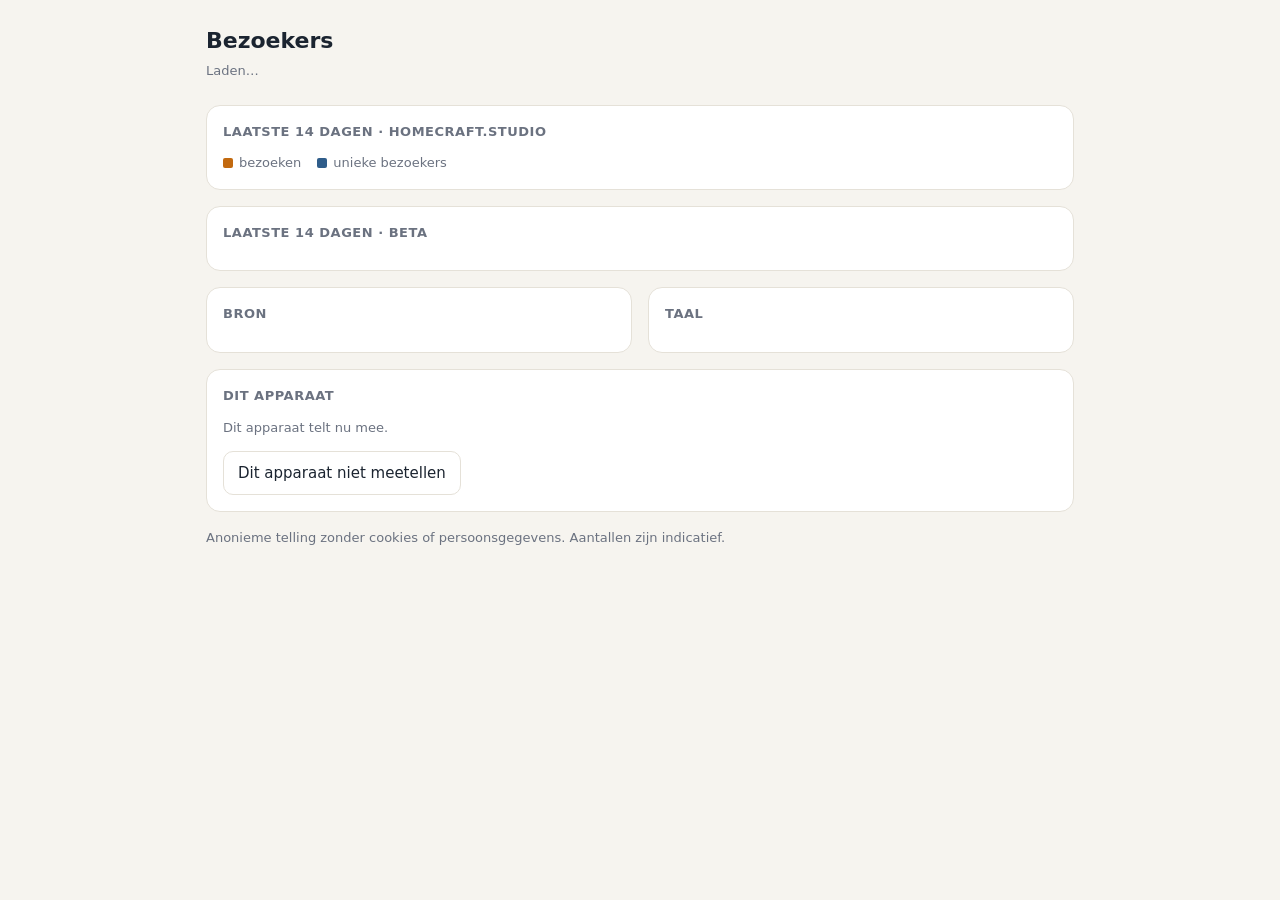
==== stats/index.html @ d2e2eee6 "Statistiekpagina /stats/ (noindex)" ====
<!doctype html>
<html lang="nl">
<head>
<meta charset="utf-8">
<meta name="viewport" content="width=device-width, initial-scale=1">
<meta name="robots" content="noindex, nofollow">
<title>HomeCraft · bezoekers</title>
<style>
:root { --bg:#f6f4ef; --kaart:#fff; --tekst:#1b2430; --zacht:#6b7280; --rand:#e5e1d8; --accent:#c2690f; --accent2:#2f5d8a; color-scheme: light dark; }
@media (prefers-color-scheme: dark) { :root { --bg:#12171e; --kaart:#1b222c; --tekst:#e8ebef; --zacht:#9aa3ae; --rand:#2a3340; --accent:#f0a14a; --accent2:#7fb0e0; } }
* { box-sizing: border-box; }
body { margin:0; background:var(--bg); color:var(--tekst); font:15px/1.5 system-ui, -apple-system, "Segoe UI", sans-serif; }
main { max-width: 900px; margin: 0 auto; padding: 24px 16px 48px; }
h1 { font-size: 22px; margin: 0 0 4px; }
h2 { font-size: 13px; margin: 0 0 12px; color: var(--zacht); font-weight: 600; text-transform: uppercase; letter-spacing: .04em; }
.sub { color: var(--zacht); margin: 0 0 20px; font-size: 13px; }
.rij { display:grid; grid-template-columns: repeat(auto-fit, minmax(150px,1fr)); gap: 12px; margin-bottom: 4px; }
.kaart { background:var(--kaart); border:1px solid var(--rand); border-radius: 14px; padding: 16px; margin-bottom: 16px; }
.getal { font-size: 30px; font-weight: 700; line-height: 1.1; }
.label { color: var(--zacht); font-size: 13px; }
.balk { display:flex; align-items:center; gap:10px; margin: 6px 0; font-size: 14px; }
.balk span:first-child { width: 80px; color: var(--zacht); flex: none; }
.balk i { display:block; height: 10px; border-radius: 5px; background: var(--accent); min-width: 2px; }
.balk b { font-weight: 600; min-width: 28px; }
svg { width: 100%; height: auto; display:block; color: var(--tekst); }
.leg { display:flex; gap:16px; font-size:13px; color:var(--zacht); margin-top:8px; flex-wrap: wrap; }
.leg span::before { content:""; display:inline-block; width:10px; height:10px; border-radius:2px; margin-right:6px; vertical-align:-1px; background: var(--c); }
button { font: inherit; padding: 10px 14px; border-radius: 10px; border: 1px solid var(--rand); background: var(--kaart); color: var(--tekst); cursor: pointer; }
.twee { display:grid; grid-template-columns: 1fr 1fr; gap: 16px; }
@media (max-width: 640px) { .twee { grid-template-columns: 1fr; } }
</style>
</head>
<body>
<main>
  <h1>Bezoekers</h1>
  <p class="sub" id="stand">Laden…</p>
  <div class="rij" id="totalen"></div>
  <div class="kaart"><h2>Laatste 14 dagen · homecraft.studio</h2><div id="grafiek"></div>
    <div class="leg"><span style="--c:var(--accent)">bezoeken</span><span style="--c:var(--accent2)">unieke bezoekers</span></div></div>
  <div class="kaart"><h2>Laatste 14 dagen · beta</h2><div id="grafiek-beta"></div></div>
  <div class="twee">
    <div class="kaart"><h2>Bron</h2><div id="bron"></div></div>
    <div class="kaart"><h2>Taal</h2><div id="taal"></div></div>
  </div>
  <div class="kaart"><h2>Dit apparaat</h2><p class="label" id="uitstand"></p><button id="uit" type="button">Dit apparaat niet meetellen</button></div>
  <p class="sub">Anonieme telling zonder cookies of persoonsgegevens. Aantallen zijn indicatief.</p>
</main>
<script>
(function () {
  var NS = 'hcs-k7q2m9', API = 'https://abacus.jasoncameron.dev/get/' + NS + '/';
  function wacht(ms) { return new Promise(function (r) { setTimeout(r, ms); }); }
  function haal(k, poging) {
    poging = poging || 0;
    return fetch(API + k, { cache: 'no-store' }).then(function (r) {
      if (r.status === 429 && poging < 4) return wacht(3000).then(function () { return haal(k, poging + 1); });
      return r.ok ? r.json().then(function (j) { return j.value || 0; }) : 0;
    }, function () { return 0; });
  }
  // De dienst staat 30 opvragingen per 10 s toe: rustig na elkaar, en tussendoor tekenen.
  function veel(keys, klaar) {
    var uit = {}, i = 0;
    function volgende() {
      if (i >= keys.length) return Promise.resolve(uit);
      var k = keys[i++];
      return haal(k).then(function (v) { uit[k] = v; if (i % 6 === 0) klaar(uit, false); return wacht(380); }).then(volgende);
    }
    return volgende().then(function () { klaar(uit, true); return uit; });
  }
  var DAGEN = 14, dagen = [];
  for (var d = DAGEN - 1; d >= 0; d--) dagen.push(new Date(Date.now() - d * 864e5).toISOString().slice(0, 10));
  var talen = ['en', 'nl', 'de', 'fr', 'es', 'zh', 'hi'];
  var bronnen = ['facebook', 'google', 'github', 'direct', 'overig'];
  var keys = ['www-hits', 'www-uniek', 'beta-hits', 'beta-uniek', 'beta-code', 'beta-gids'];
  dagen.slice().reverse().forEach(function (x) { keys.push('www-d-' + x, 'www-ud-' + x, 'beta-d-' + x); });
  bronnen.forEach(function (b) { keys.push('www-s-' + b); });
  talen.forEach(function (t) { keys.push('www-l-' + t); });
  bronnen.forEach(function (b) { keys.push('beta-s-' + b); });
  talen.forEach(function (t) { keys.push('beta-l-' + t); });
  function kaart(getal, label) { return '<div class="kaart"><div class="getal">' + getal.toLocaleString('nl-NL') + '</div><div class="label">' + label + '</div></div>'; }
  function balken(el, rijen) {
    var max = Math.max(1, Math.max.apply(null, rijen.map(function (r) { return r[1]; })));
    el.innerHTML = rijen.map(function (r) { return '<div class="balk"><span>' + r[0] + '</span><i style="width:' + Math.round(r[1] / max * 60) + '%"></i><b>' + r[1] + '</b></div>'; }).join('');
  }
  function grafiek(el, a, b) {
    var W = 860, H = 200, P = 26, max = Math.max(1, Math.max.apply(null, a)), bw = (W - P) / a.length;
    var s = '<svg viewBox="0 0 ' + W + ' ' + (H + 22) + '" role="img" aria-label="Bezoeken per dag">';
    s += '<text x="0" y="12" font-size="11" fill="currentColor" opacity=".6">' + max + '</text>';
    a.forEach(function (v, i) {
      var h = v / max * (H - 20), x = P + i * bw;
      s += '<rect x="' + (x + 2) + '" y="' + (H - h) + '" width="' + Math.max(2, bw * (b ? .45 : .8) - 2) + '" height="' + h + '" rx="2" fill="var(--accent)"><title>' + dagen[i] + ': ' + v + '</title></rect>';
      if (b) { var h2 = b[i] / max * (H - 20); s += '<rect x="' + (x + 2 + bw * .45) + '" y="' + (H - h2) + '" width="' + Math.max(2, bw * .45 - 2) + '" height="' + h2 + '" rx="2" fill="var(--accent2)"><title>' + dagen[i] + ': ' + b[i] + ' uniek</title></rect>'; }
      if (i % 2 === 1 || i === a.length - 1) s += '<text x="' + (x + bw / 2) + '" y="' + (H + 16) + '" font-size="11" text-anchor="middle" fill="currentColor" opacity=".6">' + dagen[i].slice(8) + '-' + dagen[i].slice(5, 7) + '</text>';
    });
    el.innerHTML = s + '</svg>';
  }
  function n(v, k) { return v[k] || 0; }
  veel(keys, function (v, klaar) {
    document.getElementById('totalen').innerHTML =
      kaart(n(v, 'www-hits'), 'bezoeken site') + kaart(n(v, 'www-uniek'), 'unieke bezoekers site') +
      kaart(n(v, 'beta-hits'), 'bezoeken beta') + kaart(n(v, 'beta-uniek'), 'unieke bezoekers beta') +
      kaart(n(v, 'beta-code'), 'uitnodigingslink gebruikt') + kaart(n(v, 'beta-gids'), 'installatiegids geopend');
    grafiek(document.getElementById('grafiek'), dagen.map(function (x) { return n(v, 'www-d-' + x); }), dagen.map(function (x) { return n(v, 'www-ud-' + x); }));
    grafiek(document.getElementById('grafiek-beta'), dagen.map(function (x) { return n(v, 'beta-d-' + x); }));
    balken(document.getElementById('bron'), bronnen.map(function (b) { return [b, n(v, 'www-s-' + b) + n(v, 'beta-s-' + b)]; }));
    balken(document.getElementById('taal'), talen.map(function (t) { return [t.toUpperCase(), n(v, 'www-l-' + t) + n(v, 'beta-l-' + t)]; }));
    document.getElementById('stand').textContent = klaar
      ? 'Stand van ' + new Date().toLocaleString('nl-NL') + ' · ververs de pagina voor nieuwe cijfers'
      : 'Cijfers laden… ' + Object.keys(v).length + ' van ' + keys.length;
  });
  var uitEl = document.getElementById('uitstand'), knop = document.getElementById('uit');
  function toon() {
    var u = false; try { u = localStorage.getItem('hc-notrack') === '1'; } catch (e) {}
    uitEl.textContent = u ? 'Dit apparaat wordt niet meegeteld.' : 'Dit apparaat telt nu mee.';
    knop.textContent = u ? 'Weer meetellen' : 'Dit apparaat niet meetellen';
  }
  knop.addEventListener('click', function () {
    try { if (localStorage.getItem('hc-notrack') === '1') localStorage.removeItem('hc-notrack'); else localStorage.setItem('hc-notrack', '1'); } catch (e) {}
    toon();
  });
  toon();
})();
</script>
</body>
</html>
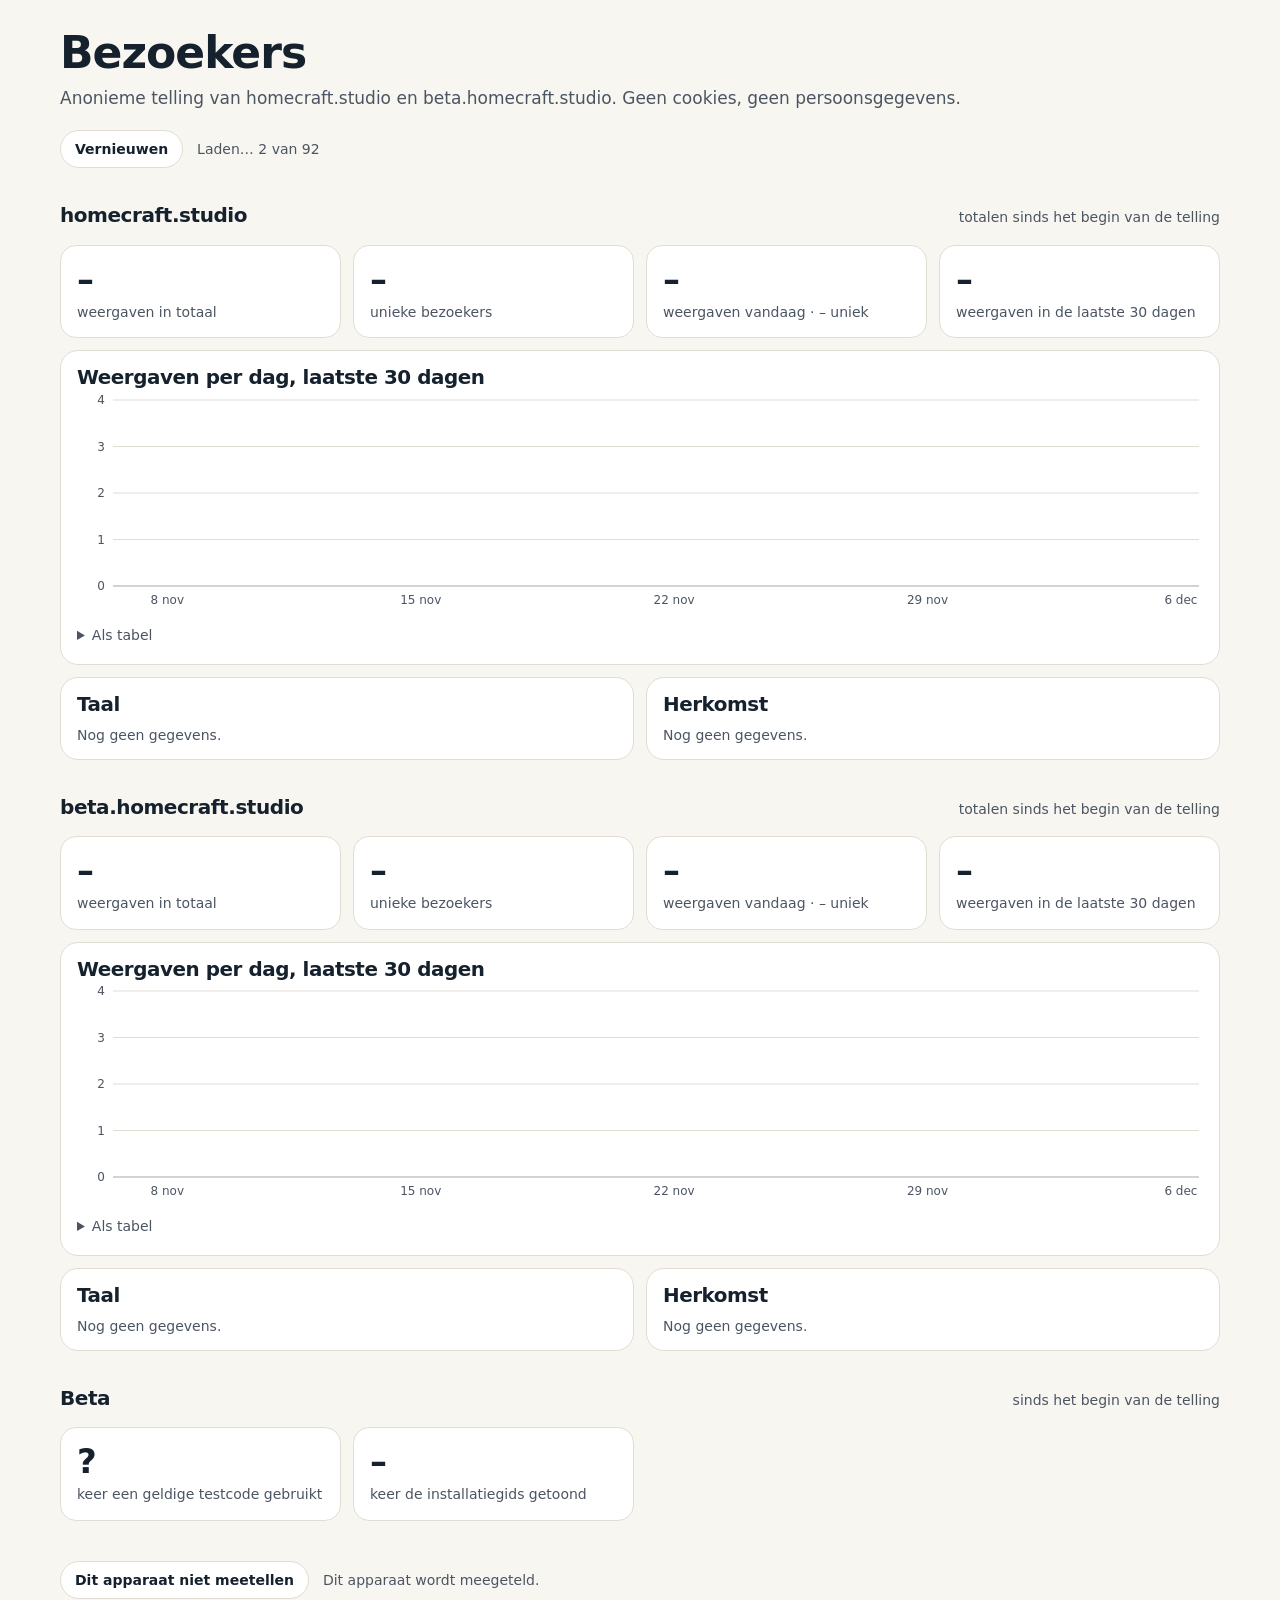
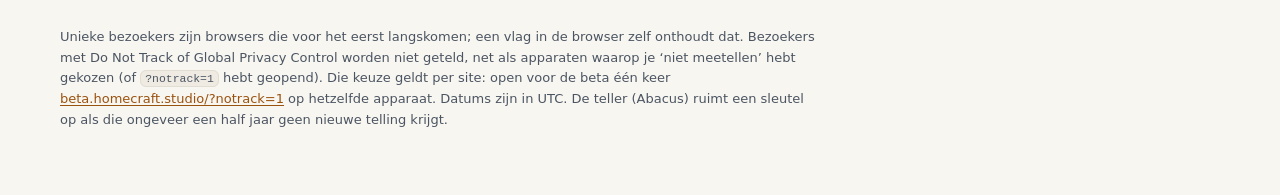
==== commit 6aa906f4: "Open beta: coming soon, teller verfijnd en statistiekpagina - Teksten: 'Open beta: coming soon' met " ====
--- a/stats/index.html
+++ b/stats/index.html
@@ -3,122 +3,92 @@
 <head>
 <meta charset="utf-8">
 <meta name="viewport" content="width=device-width, initial-scale=1">
+<title>Bezoekers — HomeCraft</title>
 <meta name="robots" content="noindex, nofollow">
-<title>HomeCraft · bezoekers</title>
+<meta name="referrer" content="no-referrer">
+<meta name="theme-color" content="#f8f6f1" media="(prefers-color-scheme: light)">
+<meta name="theme-color" content="#0d141c" media="(prefers-color-scheme: dark)">
+<link rel="icon" href="/favicon.svg" type="image/svg+xml">
+<link rel="stylesheet" href="/style.css">
 <style>
-:root { --bg:#f6f4ef; --kaart:#fff; --tekst:#1b2430; --zacht:#6b7280; --rand:#e5e1d8; --accent:#c2690f; --accent2:#2f5d8a; color-scheme: light dark; }
-@media (prefers-color-scheme: dark) { :root { --bg:#12171e; --kaart:#1b222c; --tekst:#e8ebef; --zacht:#9aa3ae; --rand:#2a3340; --accent:#f0a14a; --accent2:#7fb0e0; } }
-* { box-sizing: border-box; }
-body { margin:0; background:var(--bg); color:var(--tekst); font:15px/1.5 system-ui, -apple-system, "Segoe UI", sans-serif; }
-main { max-width: 900px; margin: 0 auto; padding: 24px 16px 48px; }
-h1 { font-size: 22px; margin: 0 0 4px; }
-h2 { font-size: 13px; margin: 0 0 12px; color: var(--zacht); font-weight: 600; text-transform: uppercase; letter-spacing: .04em; }
-.sub { color: var(--zacht); margin: 0 0 20px; font-size: 13px; }
-.rij { display:grid; grid-template-columns: repeat(auto-fit, minmax(150px,1fr)); gap: 12px; margin-bottom: 4px; }
-.kaart { background:var(--kaart); border:1px solid var(--rand); border-radius: 14px; padding: 16px; margin-bottom: 16px; }
-.getal { font-size: 30px; font-weight: 700; line-height: 1.1; }
-.label { color: var(--zacht); font-size: 13px; }
-.balk { display:flex; align-items:center; gap:10px; margin: 6px 0; font-size: 14px; }
-.balk span:first-child { width: 80px; color: var(--zacht); flex: none; }
-.balk i { display:block; height: 10px; border-radius: 5px; background: var(--accent); min-width: 2px; }
-.balk b { font-weight: 600; min-width: 28px; }
-svg { width: 100%; height: auto; display:block; color: var(--tekst); }
-.leg { display:flex; gap:16px; font-size:13px; color:var(--zacht); margin-top:8px; flex-wrap: wrap; }
-.leg span::before { content:""; display:inline-block; width:10px; height:10px; border-radius:2px; margin-right:6px; vertical-align:-1px; background: var(--c); }
-button { font: inherit; padding: 10px 14px; border-radius: 10px; border: 1px solid var(--rand); background: var(--kaart); color: var(--tekst); cursor: pointer; }
-.twee { display:grid; grid-template-columns: 1fr 1fr; gap: 16px; }
-@media (max-width: 640px) { .twee { grid-template-columns: 1fr; } }
+  /* Statistiekpagina: alleen voor de eigenaar, nergens gelinkt en niet in de sitemap. */
+  .st { padding: 28px 0 64px; }
+  .st h1 { font-size: clamp(30px, 5vw, 44px); font-weight: 750; }
+  .st h2 { font-size: 20px; font-weight: 680; margin-bottom: 4px; }
+  .st-sub { color: var(--zacht); margin: 8px 0 0; }
+  .st-balk { display: flex; flex-wrap: wrap; align-items: center; gap: 10px 14px; margin: 18px 0 28px; color: var(--zacht); font-size: 14px; }
+  .st-balk button, .st-uit button { appearance: none; font: 600 14px/1 var(--font); min-height: 38px; padding: 0 14px; border-radius: 999px; border: 1px solid var(--lijn); background: var(--vlak); color: var(--tekst); cursor: pointer; }
+  .st-balk button:hover, .st-uit button:hover { border-color: var(--zacht); }
+  .st-test { background: color-mix(in srgb, var(--oranje) 14%, var(--vlak)); border: 1px solid color-mix(in srgb, var(--oranje) 45%, transparent); color: var(--accent-tekst); border-radius: 12px; padding: 10px 14px; font-size: 14px; margin-top: 16px; }
+  .st section, .st-sectie { padding: 0; }
+  .st-sectie { margin-top: 36px; }
+  .st-kop { display: flex; flex-wrap: wrap; align-items: baseline; justify-content: space-between; gap: 4px 12px; margin-bottom: 14px; }
+  .st-kop small { color: var(--zacht); font-size: 14px; }
+  .tegels { display: grid; grid-template-columns: repeat(2, minmax(0, 1fr)); gap: 12px; }
+  @media (min-width: 760px) { .tegels { grid-template-columns: repeat(4, minmax(0, 1fr)); } }
+  .tegel { background: var(--vlak); border: 1px solid var(--lijn); border-radius: 16px; padding: 14px 16px; }
+  .tegel .w { font-size: clamp(26px, 4vw, 34px); font-weight: 720; letter-spacing: -.02em; line-height: 1.15; font-variant-numeric: tabular-nums; }
+  .tegel .n { color: var(--zacht); font-size: 14px; margin-top: 2px; }
+  .kaartje { background: var(--vlak); border: 1px solid var(--lijn); border-radius: 18px; padding: 16px 16px 12px; }
+  .grafiek { position: relative; }
+  .grafiek svg { display: block; width: 100%; height: 220px; overflow: visible; }
+  .grafiek .as { fill: var(--zacht); font: 12px/1 var(--font); font-variant-numeric: tabular-nums; }
+  .grafiek .rooster { stroke: var(--lijn); stroke-width: 1; }
+  .grafiek .basis { stroke: var(--zacht); stroke-width: 1; opacity: .5; }
+  .grafiek .staaf { fill: var(--oranje-groot); }
+  .grafiek .vang { fill: transparent; cursor: default; outline: none; }
+  .grafiek .vang:focus-visible + .staaf, .grafiek .actief { fill: var(--accent-tekst); }
+  .tip { position: absolute; pointer-events: none; background: var(--tekst); color: var(--bg); border-radius: 10px; padding: 8px 10px; font-size: 13px; line-height: 1.4; white-space: nowrap; transform: translate(-50%, calc(-100% - 10px)); box-shadow: var(--schaduw); z-index: 2; }
+  .tip[hidden] { display: none; }
+  .tip b { font-variant-numeric: tabular-nums; }
+  details.tabel { margin-top: 8px; font-size: 14px; }
+  details.tabel summary { cursor: pointer; color: var(--zacht); padding: 6px 0; }
+  details.tabel table { width: 100%; border-collapse: collapse; font-variant-numeric: tabular-nums; }
+  details.tabel th, details.tabel td { text-align: left; padding: 4px 8px 4px 0; border-bottom: 1px solid var(--lijn); }
+  details.tabel td + td, details.tabel th + th { text-align: right; }
+  .verdeling { display: grid; gap: 12px; }
+  @media (min-width: 760px) { .verdeling { grid-template-columns: repeat(2, minmax(0, 1fr)); } }
+  .lijst { list-style: none; margin: 8px 0 0; padding: 0; display: grid; gap: 8px; }
+  .lijst li { display: grid; grid-template-columns: 7.5em 1fr auto; align-items: center; gap: 10px; font-size: 14px; }
+  .lijst .b { height: 10px; border-radius: 0 4px 4px 0; background: var(--oranje-groot); }
+  .lijst .s { background: var(--bg-2); border-radius: 0 4px 4px 0; }
+  .lijst .g { font-variant-numeric: tabular-nums; color: var(--tekst); text-align: right; min-width: 6.5em; }
+  .lijst .g span { color: var(--zacht); }
+  .leeg { color: var(--zacht); font-size: 14px; margin: 8px 0 0; }
+  .st-uit { margin-top: 40px; display: flex; flex-wrap: wrap; align-items: center; gap: 10px 14px; }
+  .st-uit p { margin: 0; color: var(--zacht); font-size: 14px; }
+  .st-noot { color: var(--zacht); font-size: 13px; margin-top: 28px; max-width: 760px; }
 </style>
 </head>
 <body>
-<main>
-  <h1>Bezoekers</h1>
-  <p class="sub" id="stand">Laden…</p>
-  <div class="rij" id="totalen"></div>
-  <div class="kaart"><h2>Laatste 14 dagen · homecraft.studio</h2><div id="grafiek"></div>
-    <div class="leg"><span style="--c:var(--accent)">bezoeken</span><span style="--c:var(--accent2)">unieke bezoekers</span></div></div>
-  <div class="kaart"><h2>Laatste 14 dagen · beta</h2><div id="grafiek-beta"></div></div>
-  <div class="twee">
-    <div class="kaart"><h2>Bron</h2><div id="bron"></div></div>
-    <div class="kaart"><h2>Taal</h2><div id="taal"></div></div>
+<main class="st">
+  <div class="wrap">
+    <h1>Bezoekers</h1>
+    <p class="st-sub">Anonieme telling van homecraft.studio en beta.homecraft.studio. Geen cookies, geen persoonsgegevens.</p>
+    <div class="st-test" id="testmelding" hidden></div>
+    <div class="st-balk">
+      <button type="button" id="vernieuw">Vernieuwen</button>
+      <span id="status" role="status" aria-live="polite">Laden…</span>
+    </div>
+
+    <div id="inhoud"></div>
+
+    <section class="st-sectie" aria-labelledby="h-beta">
+      <div class="st-kop"><h2 id="h-beta">Beta</h2><small>sinds het begin van de telling</small></div>
+      <div class="tegels">
+        <div class="tegel"><div class="w" id="beta-code">–</div><div class="n">keer een geldige testcode gebruikt</div></div>
+        <div class="tegel"><div class="w" id="beta-gids">–</div><div class="n">keer de installatiegids getoond</div></div>
+      </div>
+    </section>
+
+    <div class="st-uit">
+      <button type="button" id="notrack">Dit apparaat niet meetellen</button>
+      <p id="notrack-staat"></p>
+    </div>
+
+    <p class="st-noot">Unieke bezoekers zijn browsers die voor het eerst langskomen; een vlag in de browser zelf onthoudt dat. Bezoekers met Do Not Track of Global Privacy Control worden niet geteld, net als apparaten waarop je ‘niet meetellen’ hebt gekozen (of <code>?notrack=1</code> hebt geopend). Die keuze geldt per site: open voor de beta één keer <a href="https://beta.homecraft.studio/?notrack=1">beta.homecraft.studio/?notrack=1</a> op hetzelfde apparaat. Datums zijn in UTC. De teller (Abacus) ruimt een sleutel op als die ongeveer een half jaar geen nieuwe telling krijgt.</p>
   </div>
-  <div class="kaart"><h2>Dit apparaat</h2><p class="label" id="uitstand"></p><button id="uit" type="button">Dit apparaat niet meetellen</button></div>
-  <p class="sub">Anonieme telling zonder cookies of persoonsgegevens. Aantallen zijn indicatief.</p>
 </main>
-<script>
-(function () {
-  var NS = 'hcs-k7q2m9', API = 'https://abacus.jasoncameron.dev/get/' + NS + '/';
-  function wacht(ms) { return new Promise(function (r) { setTimeout(r, ms); }); }
-  function haal(k, poging) {
-    poging = poging || 0;
-    return fetch(API + k, { cache: 'no-store' }).then(function (r) {
-      if (r.status === 429 && poging < 4) return wacht(3000).then(function () { return haal(k, poging + 1); });
-      return r.ok ? r.json().then(function (j) { return j.value || 0; }) : 0;
-    }, function () { return 0; });
-  }
-  // De dienst staat 30 opvragingen per 10 s toe: rustig na elkaar, en tussendoor tekenen.
-  function veel(keys, klaar) {
-    var uit = {}, i = 0;
-    function volgende() {
-      if (i >= keys.length) return Promise.resolve(uit);
-      var k = keys[i++];
-      return haal(k).then(function (v) { uit[k] = v; if (i % 6 === 0) klaar(uit, false); return wacht(380); }).then(volgende);
-    }
-    return volgende().then(function () { klaar(uit, true); return uit; });
-  }
-  var DAGEN = 14, dagen = [];
-  for (var d = DAGEN - 1; d >= 0; d--) dagen.push(new Date(Date.now() - d * 864e5).toISOString().slice(0, 10));
-  var talen = ['en', 'nl', 'de', 'fr', 'es', 'zh', 'hi'];
-  var bronnen = ['facebook', 'google', 'github', 'direct', 'overig'];
-  var keys = ['www-hits', 'www-uniek', 'beta-hits', 'beta-uniek', 'beta-code', 'beta-gids'];
-  dagen.slice().reverse().forEach(function (x) { keys.push('www-d-' + x, 'www-ud-' + x, 'beta-d-' + x); });
-  bronnen.forEach(function (b) { keys.push('www-s-' + b); });
-  talen.forEach(function (t) { keys.push('www-l-' + t); });
-  bronnen.forEach(function (b) { keys.push('beta-s-' + b); });
-  talen.forEach(function (t) { keys.push('beta-l-' + t); });
-  function kaart(getal, label) { return '<div class="kaart"><div class="getal">' + getal.toLocaleString('nl-NL') + '</div><div class="label">' + label + '</div></div>'; }
-  function balken(el, rijen) {
-    var max = Math.max(1, Math.max.apply(null, rijen.map(function (r) { return r[1]; })));
-    el.innerHTML = rijen.map(function (r) { return '<div class="balk"><span>' + r[0] + '</span><i style="width:' + Math.round(r[1] / max * 60) + '%"></i><b>' + r[1] + '</b></div>'; }).join('');
-  }
-  function grafiek(el, a, b) {
-    var W = 860, H = 200, P = 26, max = Math.max(1, Math.max.apply(null, a)), bw = (W - P) / a.length;
-    var s = '<svg viewBox="0 0 ' + W + ' ' + (H + 22) + '" role="img" aria-label="Bezoeken per dag">';
-    s += '<text x="0" y="12" font-size="11" fill="currentColor" opacity=".6">' + max + '</text>';
-    a.forEach(function (v, i) {
-      var h = v / max * (H - 20), x = P + i * bw;
-      s += '<rect x="' + (x + 2) + '" y="' + (H - h) + '" width="' + Math.max(2, bw * (b ? .45 : .8) - 2) + '" height="' + h + '" rx="2" fill="var(--accent)"><title>' + dagen[i] + ': ' + v + '</title></rect>';
-      if (b) { var h2 = b[i] / max * (H - 20); s += '<rect x="' + (x + 2 + bw * .45) + '" y="' + (H - h2) + '" width="' + Math.max(2, bw * .45 - 2) + '" height="' + h2 + '" rx="2" fill="var(--accent2)"><title>' + dagen[i] + ': ' + b[i] + ' uniek</title></rect>'; }
-      if (i % 2 === 1 || i === a.length - 1) s += '<text x="' + (x + bw / 2) + '" y="' + (H + 16) + '" font-size="11" text-anchor="middle" fill="currentColor" opacity=".6">' + dagen[i].slice(8) + '-' + dagen[i].slice(5, 7) + '</text>';
-    });
-    el.innerHTML = s + '</svg>';
-  }
-  function n(v, k) { return v[k] || 0; }
-  veel(keys, function (v, klaar) {
-    document.getElementById('totalen').innerHTML =
-      kaart(n(v, 'www-hits'), 'bezoeken site') + kaart(n(v, 'www-uniek'), 'unieke bezoekers site') +
-      kaart(n(v, 'beta-hits'), 'bezoeken beta') + kaart(n(v, 'beta-uniek'), 'unieke bezoekers beta') +
-      kaart(n(v, 'beta-code'), 'uitnodigingslink gebruikt') + kaart(n(v, 'beta-gids'), 'installatiegids geopend');
-    grafiek(document.getElementById('grafiek'), dagen.map(function (x) { return n(v, 'www-d-' + x); }), dagen.map(function (x) { return n(v, 'www-ud-' + x); }));
-    grafiek(document.getElementById('grafiek-beta'), dagen.map(function (x) { return n(v, 'beta-d-' + x); }));
-    balken(document.getElementById('bron'), bronnen.map(function (b) { return [b, n(v, 'www-s-' + b) + n(v, 'beta-s-' + b)]; }));
-    balken(document.getElementById('taal'), talen.map(function (t) { return [t.toUpperCase(), n(v, 'www-l-' + t) + n(v, 'beta-l-' + t)]; }));
-    document.getElementById('stand').textContent = klaar
-      ? 'Stand van ' + new Date().toLocaleString('nl-NL') + ' · ververs de pagina voor nieuwe cijfers'
-      : 'Cijfers laden… ' + Object.keys(v).length + ' van ' + keys.length;
-  });
-  var uitEl = document.getElementById('uitstand'), knop = document.getElementById('uit');
-  function toon() {
-    var u = false; try { u = localStorage.getItem('hc-notrack') === '1'; } catch (e) {}
-    uitEl.textContent = u ? 'Dit apparaat wordt niet meegeteld.' : 'Dit apparaat telt nu mee.';
-    knop.textContent = u ? 'Weer meetellen' : 'Dit apparaat niet meetellen';
-  }
-  knop.addEventListener('click', function () {
-    try { if (localStorage.getItem('hc-notrack') === '1') localStorage.removeItem('hc-notrack'); else localStorage.setItem('hc-notrack', '1'); } catch (e) {}
-    toon();
-  });
-  toon();
-})();
-</script>
+<script src="/stats/stats.js"></script>
 </body>
 </html>
--- a/style.css
+++ b/style.css
@@ -0,0 +1,234 @@
+/* HomeCraft — homecraft.studio. Eén stylesheet, geen frameworks. */
+:root {
+  color-scheme: light dark;
+  --inkt: #16212e;
+  --oranje: #e08a2e;
+  --bg: #f8f6f1;
+  --bg-2: #efebe3;
+  --vlak: #ffffff;
+  --tekst: #16212e;
+  --zacht: #4b5562;
+  --lijn: #e2ddd2;
+  --accent-tekst: #9a520f;
+  --oranje-groot: #c06a12;
+  --knop: #16212e;
+  --knop-tekst: #ffffff;
+  --schaduw: 0 1px 2px rgb(22 33 46 / .06), 0 12px 32px -8px rgb(22 33 46 / .18);
+  --schaduw-groot: 0 2px 4px rgb(22 33 46 / .06), 0 40px 80px -24px rgb(22 33 46 / .35);
+  --gloed: radial-gradient(60% 55% at 70% 0%, rgb(224 138 46 / .18), transparent 70%);
+  --r: 18px;
+  --max: 1160px;
+  --rand: 16px;
+  --font: ui-sans-serif, system-ui, -apple-system, "Segoe UI", Roboto, "Helvetica Neue", Arial, sans-serif;
+  --mono: ui-monospace, "Cascadia Mono", "SF Mono", Menlo, Consolas, monospace;
+}
+@media (prefers-color-scheme: dark) {
+  :root {
+    --bg: #0d141c;
+    --bg-2: #121b25;
+    --vlak: #16212e;
+    --tekst: #eef1f4;
+    --zacht: #a7b2be;
+    --lijn: #263445;
+    --accent-tekst: #f2a75a;
+    --oranje-groot: #e08a2e;
+    --knop: #e08a2e;
+    --knop-tekst: #16212e;
+    --schaduw: 0 1px 2px rgb(0 0 0 / .3), 0 12px 32px -8px rgb(0 0 0 / .5);
+    --schaduw-groot: 0 2px 4px rgb(0 0 0 / .3), 0 40px 90px -24px rgb(0 0 0 / .7);
+    --gloed: radial-gradient(60% 55% at 70% 0%, rgb(224 138 46 / .16), transparent 70%);
+  }
+}
+@media (min-width: 720px) { :root { --rand: 32px; } }
+
+*, *::before, *::after { box-sizing: border-box; }
+html { -webkit-text-size-adjust: 100%; scroll-behavior: smooth; scroll-padding-top: 84px; }
+@media (prefers-reduced-motion: reduce) { html { scroll-behavior: auto; } *, *::before, *::after { transition: none !important; animation: none !important; } }
+body {
+  margin: 0; background: var(--bg); color: var(--tekst);
+  font: 400 17px/1.6 var(--font); text-rendering: optimizeLegibility;
+  -webkit-font-smoothing: antialiased; overflow-x: hidden;
+}
+img { display: block; max-width: 100%; height: auto; }
+a { color: inherit; }
+p a, li a, dd a, .faq a { color: var(--accent-tekst); text-underline-offset: .18em; }
+code { font: .88em/1.4 var(--mono); background: var(--bg-2); border: 1px solid var(--lijn); border-radius: 6px; padding: .1em .35em; overflow-wrap: anywhere; }
+h1, h2, h3 { line-height: 1.12; letter-spacing: -.022em; margin: 0; text-wrap: balance; }
+p { margin: 0; text-wrap: pretty; }
+:focus-visible { outline: 3px solid var(--oranje); outline-offset: 3px; border-radius: 6px; }
+.skip { position: absolute; left: 12px; top: -60px; z-index: 50; background: var(--knop); color: var(--knop-tekst); padding: 10px 14px; border-radius: 10px; text-decoration: none; font-weight: 600; }
+.skip:focus { top: 12px; }
+.wrap { width: 100%; max-width: calc(var(--max) + 2 * var(--rand)); margin-inline: auto; padding-inline: var(--rand); }
+.sr { position: absolute; width: 1px; height: 1px; overflow: hidden; clip: rect(0 0 0 0); white-space: nowrap; }
+
+/* Kop */
+.kop { position: sticky; top: 0; z-index: 20; background: color-mix(in srgb, var(--bg) 82%, transparent); backdrop-filter: saturate(1.4) blur(14px); -webkit-backdrop-filter: saturate(1.4) blur(14px); border-bottom: 1px solid transparent; transition: border-color .2s; }
+.kop.gescrold { border-bottom-color: var(--lijn); }
+.kop .wrap { display: flex; align-items: center; gap: 12px; height: 64px; }
+.merk { display: inline-flex; align-items: center; gap: 10px; text-decoration: none; font-weight: 650; font-size: 21px; letter-spacing: -.02em; color: var(--tekst); flex: none; }
+.merk svg { width: 30px; height: 30px; color: var(--tekst); }
+.merk b { color: var(--oranje-groot); font-weight: inherit; }
+.nav { display: none; gap: 4px; margin-left: 20px; }
+.nav a { text-decoration: none; color: var(--zacht); font-size: 15px; font-weight: 500; padding: 8px 12px; border-radius: 10px; }
+.nav a:hover { color: var(--tekst); background: var(--bg-2); }
+@media (min-width: 860px) { .nav { display: flex; } }
+.kop-rechts { margin-left: auto; display: flex; align-items: center; gap: 8px; }
+/* Taalkiezer: knop met de huidige taalcode, opent een lijst met de talen in hun eigen naam */
+.taal { position: relative; }
+.taal-knop { appearance: none; display: inline-flex; align-items: center; gap: 6px; min-height: 38px; padding: 0 10px 0 11px; border: 1px solid var(--lijn); border-radius: 999px; background: var(--vlak); color: var(--tekst); font: 600 13px/1 var(--font); letter-spacing: .04em; cursor: pointer; }
+.taal-knop:hover { border-color: var(--zacht); }
+.taal-knop svg { width: 17px; height: 17px; flex: none; color: var(--zacht); }
+.taal-knop .taal-pijl { width: 13px; height: 13px; transition: transform .15s; }
+.taal-knop[aria-expanded="true"] .taal-pijl { transform: rotate(180deg); }
+.taal-code { min-width: 2ch; text-align: center; font-family: ui-sans-serif, system-ui, -apple-system, "Segoe UI", Roboto, Arial, sans-serif; }
+.taal-lijst { position: absolute; right: 0; top: calc(100% + 8px); z-index: 30; min-width: 176px; max-width: calc(100vw - 32px); margin: 0; padding: 6px; list-style: none; background: var(--vlak); border: 1px solid var(--lijn); border-radius: 14px; box-shadow: var(--schaduw); }
+.taal-lijst[hidden] { display: none; }
+.taal-lijst a { display: flex; align-items: center; justify-content: space-between; gap: 12px; min-height: 40px; padding: 0 12px; border-radius: 9px; color: var(--tekst); text-decoration: none; font-size: 15px; font-weight: 500; font-family: var(--font); line-height: 1.3; }
+.taal-lijst a:hover, .taal-lijst a:focus-visible { background: var(--bg-2); }
+.taal-lijst a[aria-current="true"] { font-weight: 650; }
+.taal-lijst a[aria-current="true"]::after { content: ""; width: 8px; height: 8px; border-radius: 50%; background: var(--oranje); flex: none; }
+/* Even verbergen terwijl een vertaling laadt (het vroege script haalt dit na hooguit 3 s weg) */
+.hc-vertaal body { visibility: hidden; }
+
+/* Chinees en Hindi: systeemlettertypen met de juiste tekens, geen negatieve letterafstand en meer regelruimte */
+:lang(zh) { --font: system-ui, -apple-system, "PingFang SC", "Microsoft YaHei", "Microsoft YaHei UI", "Noto Sans CJK SC", "Noto Sans SC", "Source Han Sans SC", "WenQuanYi Micro Hei", sans-serif; }
+:lang(hi) { --font: system-ui, -apple-system, "Nirmala UI", "Kohinoor Devanagari", "Noto Sans Devanagari", "Mangal", "Lohit Devanagari", sans-serif; }
+html:lang(zh) body, html:lang(hi) body { font-family: var(--font); }
+html:lang(zh) body { line-break: strict; }
+html:lang(hi) body { line-height: 1.75; }
+html:lang(zh) :is(h1, h2, h3, .oog), html:lang(hi) :is(h1, h2, h3, .oog) { letter-spacing: normal !important; }
+html:lang(zh) :is(h1, h2, h3) { line-height: 1.3; word-break: keep-all; overflow-wrap: anywhere; }
+html:lang(hi) :is(h1, h2, h3) { line-height: 1.4; }
+html:lang(zh) .hero h1, html:lang(hi) .hero h1 { font-size: clamp(36px, 6.4vw, 68px); }
+html:lang(hi) .oog { font-size: 14px; }
+
+/* Knoppen */
+.knop { display: inline-flex; align-items: center; justify-content: center; gap: 9px; min-height: 48px; padding: 0 22px; border-radius: 999px; font: 600 16px/1 var(--font); text-decoration: none; border: 1px solid transparent; cursor: pointer; transition: transform .15s ease, background-color .15s, box-shadow .15s; white-space: nowrap; }
+.knop svg { width: 19px; height: 19px; flex: none; }
+.knop:hover { transform: translateY(-1px); }
+.knop-vol { background: var(--knop); color: var(--knop-tekst); box-shadow: var(--schaduw); }
+.knop-rand { background: var(--vlak); color: var(--tekst); border-color: var(--lijn); }
+.knop-rand:hover { border-color: var(--zacht); }
+.knop-klein { min-height: 38px; padding: 0 14px; font-size: 14px; }
+@media (max-width: 480px) { .knop { white-space: normal; text-align: center; line-height: 1.25; padding-block: 10px; max-width: 100%; } }
+.kop .knop-klein span { display: none; }
+@media (min-width: 520px) { .kop .knop-klein span { display: inline; } }
+
+/* Hero */
+.hero { position: relative; padding: 56px 0 0; background: var(--gloed); }
+.hero-tekst { max-width: 820px; }
+.label { display: inline-flex; align-items: center; gap: 8px; font-size: 14px; font-weight: 600; color: var(--zacht); border: 1px solid var(--lijn); background: var(--vlak); border-radius: 999px; padding: 6px 12px 6px 8px; }
+.label i { width: 8px; height: 8px; border-radius: 50%; background: var(--oranje); box-shadow: 0 0 0 4px rgb(224 138 46 / .2); }
+.hero h1 { font-size: clamp(40px, 7.4vw, 80px); font-weight: 750; margin-top: 22px; letter-spacing: -.035em; }
+.hero h1 em { font-style: normal; color: var(--oranje-groot); }
+.hero .lead { font-size: clamp(18px, 2.2vw, 21px); color: var(--zacht); margin-top: 20px; max-width: 640px; }
+.acties { display: flex; flex-wrap: wrap; gap: 12px; margin-top: 30px; }
+/* Status "Coming soon": geen knop, geen link; een rustige pil met een zacht pulserende stip */
+.status { display: flex; flex-wrap: wrap; align-items: center; gap: 12px 16px; margin-top: 30px; }
+.binnenkort { display: inline-flex; align-items: center; gap: 10px; margin: 0; min-height: 44px; padding: 0 20px 0 16px; border-radius: 999px; border: 1px solid color-mix(in srgb, var(--oranje) 45%, transparent); background: color-mix(in srgb, var(--oranje) 12%, var(--vlak)); color: var(--accent-tekst); font: 700 16px/1.2 var(--font); letter-spacing: .01em; white-space: nowrap; }
+.binnenkort .stip { width: 9px; height: 9px; border-radius: 50%; background: var(--oranje); box-shadow: 0 0 0 0 rgb(224 138 46 / .5); animation: stip 2.4s ease-out infinite; flex: none; }
+@keyframes stip { 0% { box-shadow: 0 0 0 0 rgb(224 138 46 / .45); } 70%, 100% { box-shadow: 0 0 0 9px rgb(224 138 46 / 0); } }
+.status-tekst { margin: 0; color: var(--zacht); font-size: 16px; }
+.slot .status { justify-content: center; }
+.slot .binnenkort { margin: 0; font-size: 16px; background: rgb(224 138 46 / .16); color: #f2a75a; border-color: rgb(224 138 46 / .5); }
+.binnenkort-klein { min-height: 38px; padding: 0 14px 0 12px; font-size: 13px; gap: 8px; }
+.binnenkort-klein .stip { width: 7px; height: 7px; }
+@media (max-width: 479px) { .kop .binnenkort-klein { display: none; } }
+.feiten { display: flex; flex-wrap: wrap; gap: 8px 22px; margin: 22px 0 0; padding: 0; list-style: none; color: var(--zacht); font-size: 15px; }
+.feiten li { display: inline-flex; align-items: center; gap: 8px; }
+.feiten svg { width: 17px; height: 17px; color: var(--oranje); }
+.venster { margin-top: 48px; border-radius: 16px 16px 0 0; overflow: hidden; background: var(--vlak); box-shadow: var(--schaduw-groot); border: 1px solid var(--lijn); border-bottom: 0; }
+.venster-balk { display: flex; gap: 7px; align-items: center; height: 34px; padding: 0 14px; background: var(--bg-2); border-bottom: 1px solid var(--lijn); }
+.venster-balk i { width: 11px; height: 11px; border-radius: 50%; background: var(--lijn); }
+.venster img { width: 100%; }
+
+/* Secties */
+section { padding: 96px 0; }
+@media (max-width: 720px) { section { padding: 68px 0; } }
+.sectie-kop { max-width: 720px; margin-bottom: 48px; }
+.oog { font-size: 13px; font-weight: 700; letter-spacing: .12em; text-transform: uppercase; color: var(--accent-tekst); margin-bottom: 14px; }
+.sectie-kop h2 { font-size: clamp(30px, 4.6vw, 48px); font-weight: 720; }
+.sectie-kop p { color: var(--zacht); font-size: 19px; margin-top: 16px; }
+.band { background: var(--bg-2); border-block: 1px solid var(--lijn); }
+
+/* Grote functies */
+.functie { display: grid; gap: 28px; align-items: center; padding: 28px 0; }
+.functie + .functie { border-top: 1px solid var(--lijn); }
+@media (min-width: 860px) {
+  .functie { grid-template-columns: 1fr 1fr; gap: 72px; padding: 44px 0; }
+  .functie:nth-child(even) .functie-beeld { order: 2; }
+}
+.functie h3 { font-size: clamp(25px, 3vw, 34px); font-weight: 700; }
+.functie p { color: var(--zacht); margin-top: 14px; font-size: 18px; }
+.functie ul { margin: 18px 0 0; padding: 0; list-style: none; display: grid; gap: 10px; }
+.functie li { display: flex; gap: 10px; align-items: flex-start; }
+.functie li::before { content: ""; flex: none; width: 18px; height: 18px; margin-top: 4px; border-radius: 50%; background: rgb(224 138 46 / .18) url("data:image/svg+xml,%3Csvg xmlns='http://www.w3.org/2000/svg' viewBox='0 0 24 24' fill='none' stroke='%23c26f1c' stroke-width='3.2' stroke-linecap='round' stroke-linejoin='round'%3E%3Cpath d='M6 12.5l4 4 8-9'/%3E%3C/svg%3E") center / 12px no-repeat; }
+.functie-beeld { position: relative; border-radius: var(--r); background: linear-gradient(160deg, #2b3d52, #16212e); padding: clamp(18px, 4vw, 40px); box-shadow: var(--schaduw); overflow: hidden; display: grid; place-items: center; }
+.functie-beeld::after { content: ""; position: absolute; inset: 0; background: radial-gradient(50% 45% at 80% 10%, rgb(224 138 46 / .28), transparent 70%); pointer-events: none; }
+.functie-beeld img { position: relative; z-index: 1; border-radius: 12px; box-shadow: 0 24px 48px -16px rgb(0 0 0 / .55); width: min(100%, 360px); }
+.functie-beeld.breed img { width: 100%; }
+.functie-beeld.laag { display: block; padding-bottom: clamp(56px, 10vw, 96px); }
+.functie-beeld.laag .achter { width: 62%; }
+.functie-beeld.laag .voor { position: absolute; z-index: 2; right: clamp(14px, 4vw, 36px); bottom: clamp(18px, 4vw, 40px); width: 66%; border: 1px solid rgb(255 255 255 / .12); }
+
+/* Kaarten */
+.raster { display: grid; gap: 16px; grid-template-columns: 1fr; margin-top: 40px; }
+@media (min-width: 640px) { .raster { grid-template-columns: 1fr 1fr; } }
+@media (min-width: 1020px) { .raster { grid-template-columns: repeat(4, 1fr); } }
+.kaart { background: var(--vlak); border: 1px solid var(--lijn); border-radius: var(--r); padding: 26px; }
+.kaart .ico { width: 44px; height: 44px; border-radius: 12px; display: grid; place-items: center; background: rgb(224 138 46 / .14); color: var(--accent-tekst); margin-bottom: 18px; }
+.kaart .ico svg { width: 23px; height: 23px; }
+.kaart h3 { font-size: 19px; font-weight: 680; letter-spacing: -.012em; }
+.kaart p { color: var(--zacht); font-size: 16px; margin-top: 8px; }
+
+/* Stappen */
+.stappen { display: grid; gap: 16px; counter-reset: stap; margin: 0; padding: 0; list-style: none; }
+@media (min-width: 860px) { .stappen { grid-template-columns: repeat(3, 1fr); gap: 20px; } }
+.stappen li { counter-increment: stap; background: var(--vlak); border: 1px solid var(--lijn); border-radius: var(--r); padding: 28px; position: relative; }
+.stappen li::before { content: counter(stap); display: grid; place-items: center; width: 40px; height: 40px; border-radius: 50%; background: var(--inkt); color: #fff; font-weight: 700; font-size: 17px; margin-bottom: 18px; }
+@media (prefers-color-scheme: dark) { .stappen li::before { background: var(--oranje); color: var(--inkt); } }
+.stappen h3 { font-size: 20px; font-weight: 680; }
+.stappen p { color: var(--zacht); margin-top: 8px; font-size: 16px; }
+
+/* Vragen */
+.faq { max-width: 820px; display: grid; gap: 12px; }
+.faq details { background: var(--vlak); border: 1px solid var(--lijn); border-radius: 14px; }
+.faq summary { list-style: none; cursor: pointer; padding: 20px 56px 20px 22px; font-weight: 640; font-size: 18px; position: relative; border-radius: 14px; }
+.faq summary::-webkit-details-marker { display: none; }
+.faq summary::after { content: ""; position: absolute; right: 22px; top: 50%; width: 11px; height: 11px; border-right: 2.4px solid var(--zacht); border-bottom: 2.4px solid var(--zacht); transform: translateY(-70%) rotate(45deg); transition: transform .2s; }
+.faq details[open] summary::after { transform: translateY(-30%) rotate(-135deg); }
+.faq .antw { padding: 0 22px 22px; color: var(--zacht); }
+.faq .antw p + p, .faq .antw p + ul, .faq .antw ul + p { margin-top: 10px; }
+.faq .antw ul { margin: 0; padding-left: 20px; display: grid; gap: 6px; }
+
+/* Slot */
+.slot { text-align: center; }
+.slot-vlak { background: var(--inkt); color: #fff; border-radius: 28px; padding: clamp(40px, 7vw, 80px) clamp(20px, 5vw, 64px); position: relative; overflow: hidden; }
+.slot-vlak::before { content: ""; position: absolute; inset: 0; background: radial-gradient(50% 70% at 50% 0%, rgb(224 138 46 / .35), transparent 70%); }
+.slot-vlak > * { position: relative; }
+.slot-vlak svg.groot { width: 64px; height: 64px; color: #fff; margin: 0 auto 22px; display: block; }
+.slot h2 { font-size: clamp(30px, 4.6vw, 48px); }
+.slot p { color: #c9d2dc; font-size: 19px; margin: 16px auto 0; max-width: 560px; }
+.slot .acties { justify-content: center; }
+.slot .knop-vol { background: var(--oranje); color: var(--inkt); }
+.slot .knop-rand { background: transparent; color: #fff; border-color: rgb(255 255 255 / .35); }
+
+/* Voet */
+.voet { padding: 40px 0 56px; color: var(--zacht); font-size: 15px; }
+.voet .wrap { display: grid; gap: 18px; }
+@media (min-width: 860px) { .voet .wrap { grid-template-columns: 1fr auto; align-items: center; } }
+.voet nav { display: flex; flex-wrap: wrap; gap: 6px 20px; }
+.voet nav a { text-decoration: none; }
+.voet nav a:hover { text-decoration: underline; }
+.voet p { max-width: 640px; }
+.voet .voet-privacy { margin: 6px 0 0; font-size: 14px; opacity: .85; }
+
+/* Verschijnen bij scrollen (alleen als JS het aanzet) */
+.js .opkomen { opacity: 0; transform: translateY(14px); transition: opacity .6s ease, transform .6s ease; }
+.js .opkomen.zichtbaar { opacity: 1; transform: none; }
+
+/* Losse pagina (404) */
+.los { min-height: 70vh; display: grid; place-items: center; text-align: center; padding: 64px 0; }
+.los h1 { font-size: clamp(36px, 6vw, 60px); }
+.los p { color: var(--zacht); font-size: 19px; margin: 16px auto 28px; max-width: 520px; }
+.los .acties { justify-content: center; }
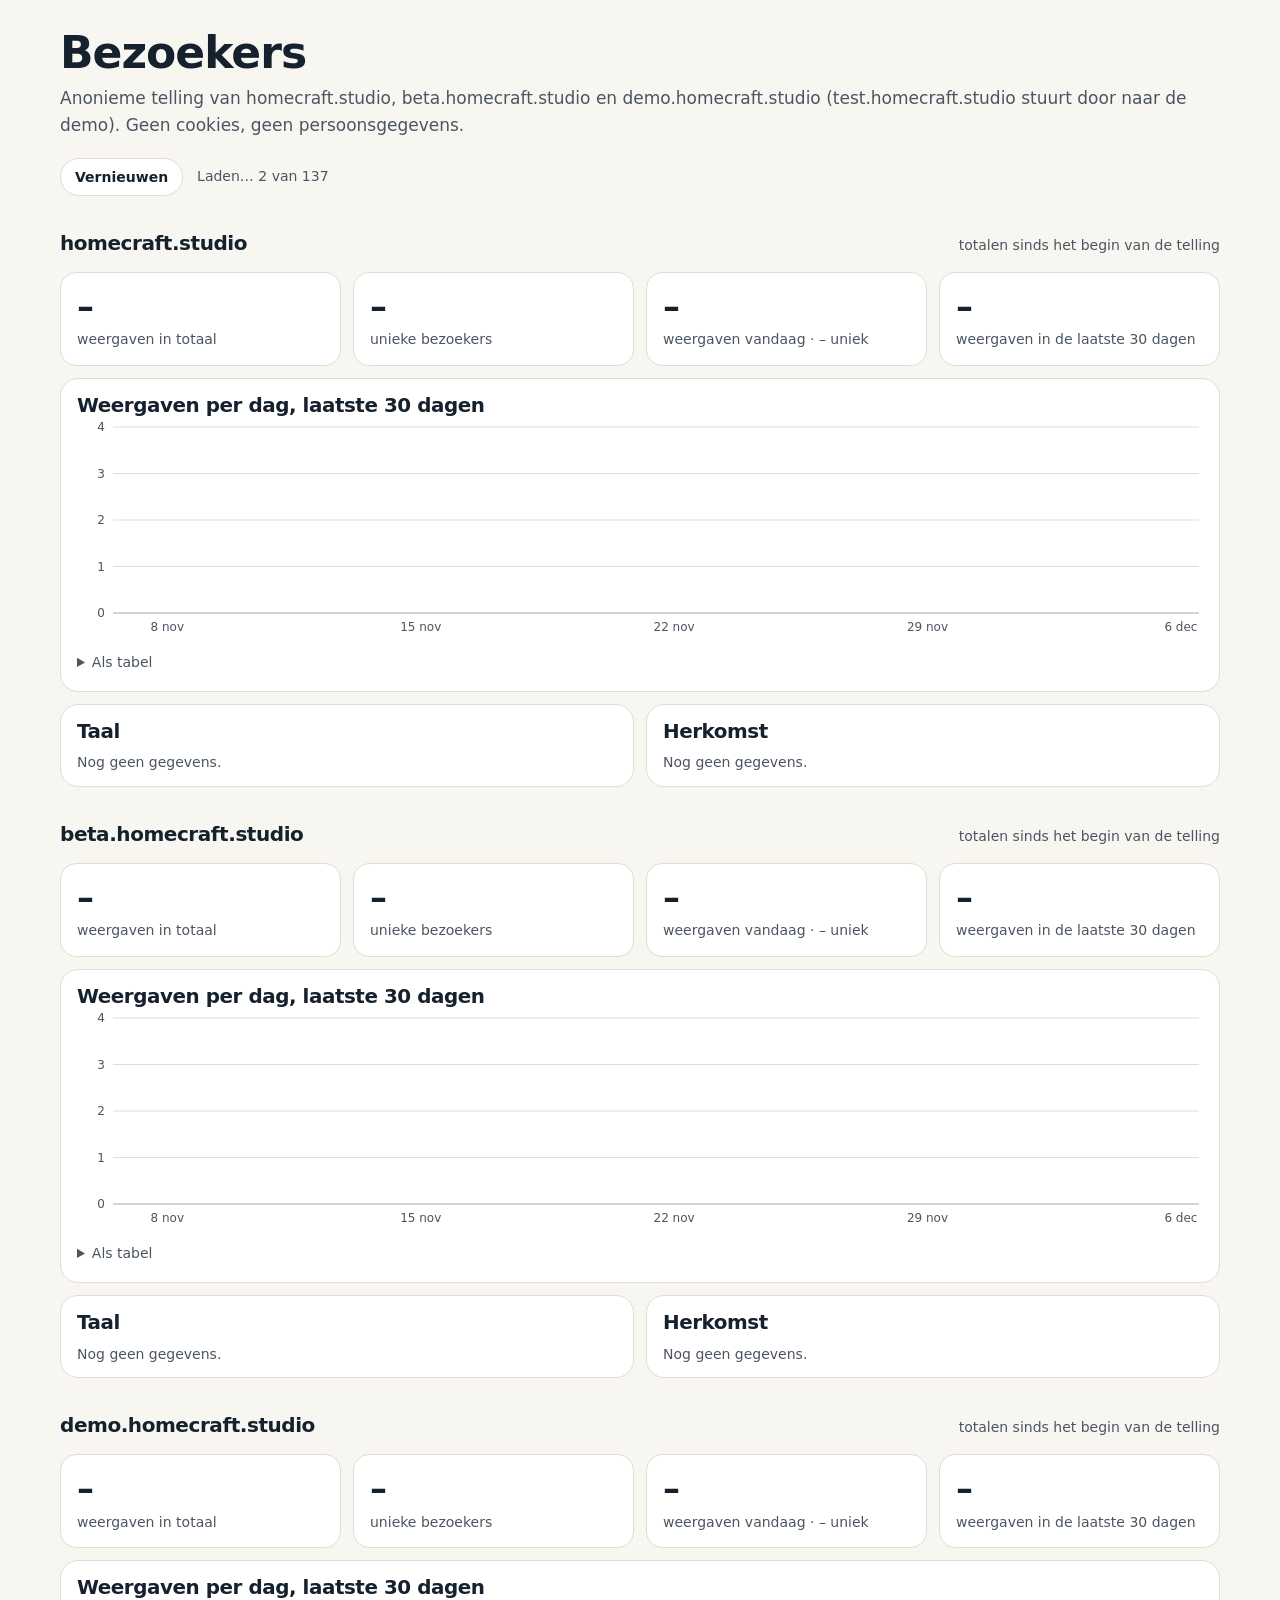
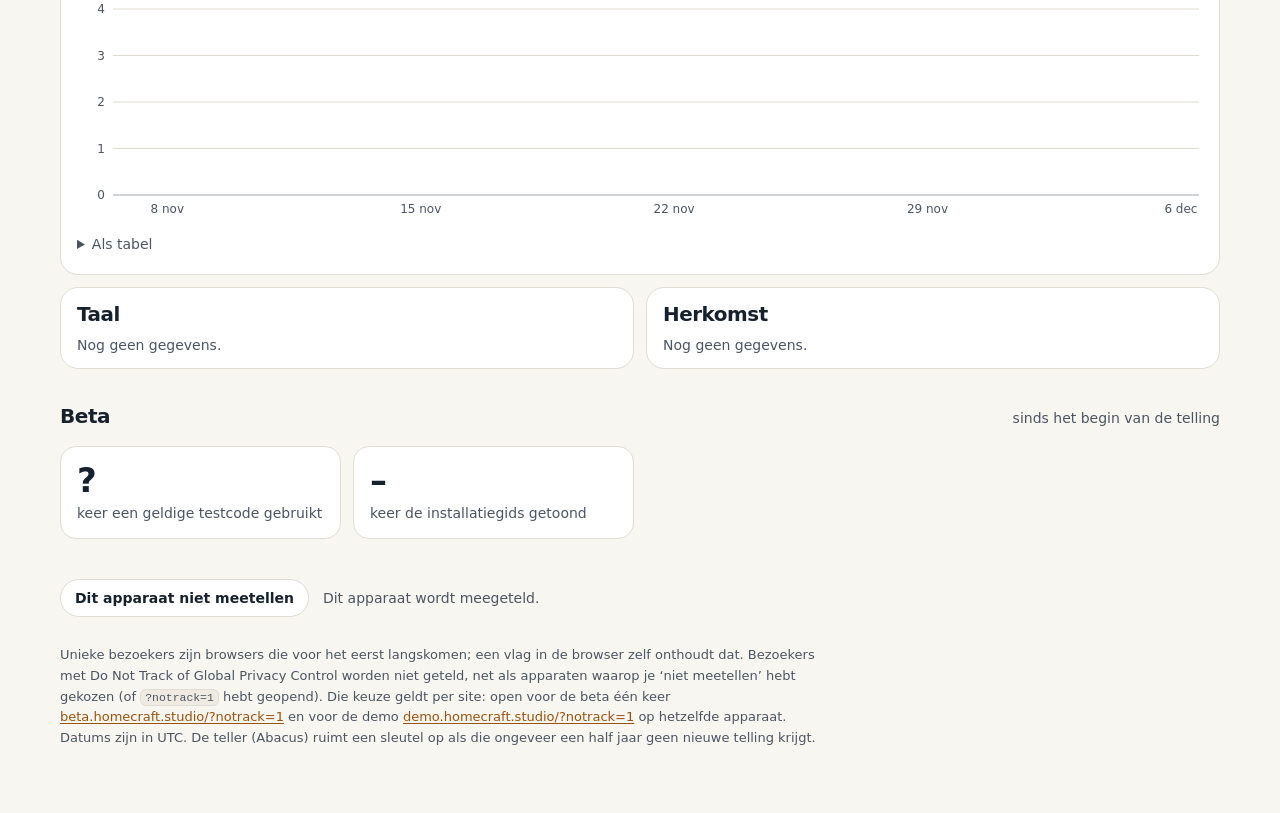
==== commit 074811ae: "Stats: demo.homecraft.studio" ====
--- a/stats/index.html
+++ b/stats/index.html
@@ -64,7 +64,7 @@
 <main class="st">
   <div class="wrap">
     <h1>Bezoekers</h1>
-    <p class="st-sub">Anonieme telling van homecraft.studio en beta.homecraft.studio. Geen cookies, geen persoonsgegevens.</p>
+    <p class="st-sub">Anonieme telling van homecraft.studio, beta.homecraft.studio en demo.homecraft.studio (test.homecraft.studio stuurt door naar de demo). Geen cookies, geen persoonsgegevens.</p>
     <div class="st-test" id="testmelding" hidden></div>
     <div class="st-balk">
       <button type="button" id="vernieuw">Vernieuwen</button>
@@ -86,7 +86,7 @@
       <p id="notrack-staat"></p>
     </div>
 
-    <p class="st-noot">Unieke bezoekers zijn browsers die voor het eerst langskomen; een vlag in de browser zelf onthoudt dat. Bezoekers met Do Not Track of Global Privacy Control worden niet geteld, net als apparaten waarop je ‘niet meetellen’ hebt gekozen (of <code>?notrack=1</code> hebt geopend). Die keuze geldt per site: open voor de beta één keer <a href="https://beta.homecraft.studio/?notrack=1">beta.homecraft.studio/?notrack=1</a> op hetzelfde apparaat. Datums zijn in UTC. De teller (Abacus) ruimt een sleutel op als die ongeveer een half jaar geen nieuwe telling krijgt.</p>
+    <p class="st-noot">Unieke bezoekers zijn browsers die voor het eerst langskomen; een vlag in de browser zelf onthoudt dat. Bezoekers met Do Not Track of Global Privacy Control worden niet geteld, net als apparaten waarop je ‘niet meetellen’ hebt gekozen (of <code>?notrack=1</code> hebt geopend). Die keuze geldt per site: open voor de beta één keer <a href="https://beta.homecraft.studio/?notrack=1">beta.homecraft.studio/?notrack=1</a> en voor de demo <a href="https://demo.homecraft.studio/?notrack=1">demo.homecraft.studio/?notrack=1</a> op hetzelfde apparaat. Datums zijn in UTC. De teller (Abacus) ruimt een sleutel op als die ongeveer een half jaar geen nieuwe telling krijgt.</p>
   </div>
 </main>
 <script src="/stats/stats.js"></script>
